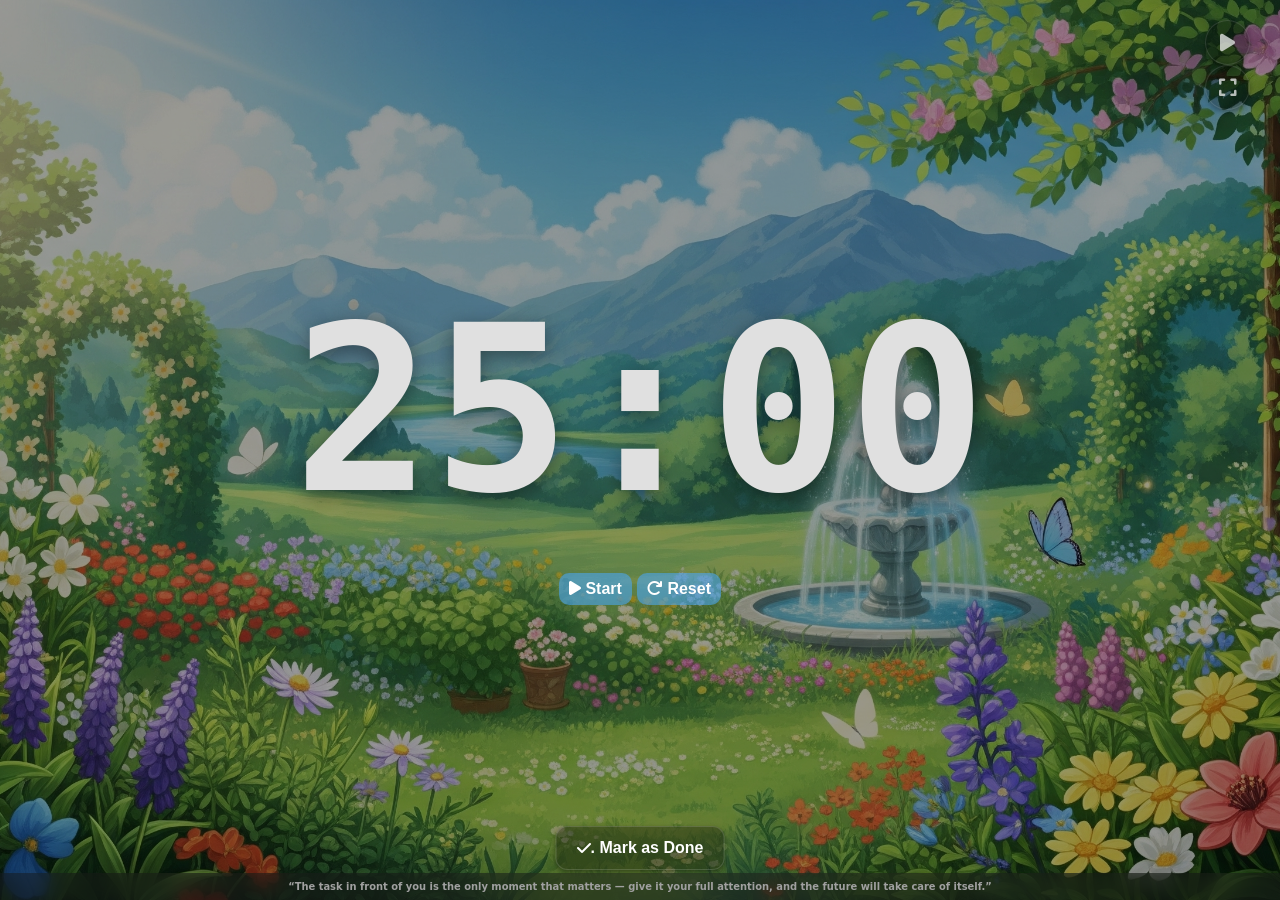
==== focus.html @ ffb21915 "Add files via upload" ====
<!DOCTYPE html>
<html lang="en">
<head>
    <meta charset="UTF-8">
    <meta name="viewport" content="width=device-width, initial-scale=1.0">
    <title>Focus Session</title>
    <link rel="stylesheet" href="style.css">
    <link rel="stylesheet" href="https://cdnjs.cloudflare.com/ajax/libs/font-awesome/6.5.2/css/all.min.css">
    
    <script>
        (function() {
            const savedTheme = localStorage.getItem('userBackgroundTheme');
            if (savedTheme) {
                document.documentElement.classList.add(savedTheme);
            }
        })();
    </script>
</head>
<body class="focus-body">
     
    <audio id="background-music" src="calm_music.mp3" loop></audio>
    <div class="focus-controls-top">
        <button id="music-toggle" class="header-btn" title="Play/Pause Music">
            <i class="fas fa-play"></i>
        </button>
        <button id="fullscreen-toggle" class="header-btn" title="Toggle Fullscreen">
            <i class="fas fa-expand"></i>
        </button>
    </div>
  
    <div class="focus-container">
        <div id="pomodoro-timer" class="pomodoro-timer-large">25:00</div>
        <div class="focus-task">
            <h1 id="focus-task-text">Loading Task...</h1>
        </div>
        <div id="pomodoro-controls">
            <button id="pomodoro-start" class="pomodoro-btn"><i class="fas fa-play"></i> Start</button>
            <button id="pomodoro-pause" class="pomodoro-btn hidden"><i class="fas fa-pause"></i> Pause</button>
            <button id="pomodoro-reset" class="pomodoro-btn"><i class="fas fa-redo"></i> Reset</button>
        </div>
    </div>
    <div class="focus-controls-bottom">
        <button id="focus-complete-btn" class="pomodoro-btn">
            <i class="fas fa-check"></i>. Mark as Done 
        </button>
    </div>

    <footer><p>
        <h1>“The task in front of you is the only moment that matters — give it your full attention, and the future will take care of itself.”</h1>
    </p></footer>
    <script src="focus.js"></script>
</body>
</html>
---- style.css ----
/* --- Add this at the top of your style.css --- */
/* NEW: Background Theme Classes */
html {
    /* Default background (Theme 1) */
    background-image: url('backimg.png'); 
    background-size: cover;
    background-position: center;
    background-attachment: fixed;
    height: 100%;
}
html.theme-bg-1 {
    background-image: url('backimg.png');
}
/* MODIFIED: Swapped image URLs to match the thumbnails */
html.theme-bg-2 {
    background-image: url('nightimg.png');
}
html.theme-bg-3 {
    background-image: url('summerimg.png');
}

/* --- Global Styles & THEME Variables --- */
:root {
    /* Dark Theme (Default) */
    --bg-overlay: rgba(10, 10, 10, 0.4);
    --glass-bg: rgba(25, 25, 25, 0.45);
    --glass-border: rgba(255, 255, 255, 0.15);
    --text-color: #e0e0e0;
    --text-muted: #a0a0a0;
    --input-bg: rgba(0, 0, 0, 0.3);
    --accent-color: #4ba8f494;
    --hover-accent: #959a9f;
    --shadow-color: rgba(0, 0, 0, 0.4);
    --clock-text: #e0e0e0;
    --summary-bg: rgba(50, 50, 50, 0.7);
    --button-text-color: #ffffff; 
}

body.light-mode {
    /* Light Theme */
    --bg-overlay: rgba(255, 255, 255, 0.05);
    --glass-bg: rgba(245, 245, 245, 0.6);
    --glass-border: rgba(0, 0, 0, 0.15);
    --text-color: #333333;
    --text-muted: #555555;
    --input-bg: rgba(255, 255, 255, 0.6);
    --accent-color: #0d8affab;
    --hover-accent: #5b5e61;
    --shadow-color: rgba(0, 0, 0, 0.1);
    --clock-text: #444444;
    --summary-bg: rgba(200, 200, 200, 0.8);
    --button-text-color: #ffffff;
}

body {
    font-family: 'Segoe UI', system-ui, sans-serif;
    margin: 0;
    min-height: 100vh;
}

/* --- Navigation Bar --- */
.top-navbar {
    position: fixed;
    top: 0;
    left: 0;
    right: 0;
    z-index: 1000;
    display: flex;
    justify-content: space-between;
    align-items: center;
    padding: 10px 2rem;
    height: 60px;
    box-sizing: content-box;
    background: var(--glass-bg);
    backdrop-filter: blur(12px);
    -webkit-backdrop-filter: blur(12px);
    border-bottom: 1px solid var(--glass-border);
    transition: background 0.3s ease, border 0.3s ease;
}

.minimal-clock {
    font-size: 2rem;
    font-weight: 500;
    color: var(--clock-text);
    text-shadow: 0 1px 4px var(--shadow-color);
    font-family: 'Roboto Mono', 'Consolas', monospace;
    letter-spacing: 2px;
}
.minimal-clock .separator {
    animation: blink 1s step-end infinite;
}
@keyframes blink {
    50% { opacity: 0; }
}

.app-container {
    width: 100%;
    min-height: 100vh;
    display: flex;
    justify-content: center;
    padding: 1.5rem;
    padding-bottom: 5rem;
    box-sizing: border-box;
}

.content-container {
    width: 100%;
    max-width: 1200px;
    margin-top: 80px;
    background: var(--glass-bg);
    border: 1px solid var(--glass-border);
    border-radius: 16px;
    backdrop-filter: blur(12px);
    -webkit-backdrop-filter: blur(12px);
    box-shadow: 0 8px 32px 0 var(--shadow-color);
    padding: 1.5rem 2rem;
    box-sizing: border-box;
    display: flex;
    flex-direction: column;
    animation: fadeIn 1s ease;
    transition: background 0.3s ease, border 0.3s ease;
}
@keyframes fadeIn { from { opacity: 0; transform: translateY(20px); } to { opacity: 1; transform: translateY(0); } }

/* --- Header & Controls --- */
.app-header { display: flex; flex-direction: column; align-items: flex-start; gap: 5px; width: 100%; padding-bottom: 1rem; border-bottom: 1px solid var(--glass-border); }
.app-header h1 { margin: 0; color: var(--text-color); font-weight: 500; font-size: 1.8rem; }
.app-header h4 { margin: 0; color: var(--text-muted); font-weight: 400; font-size: 1rem; }
.controls .header-btn { margin-left: 15px; }

/* --- All other styles below remain unchanged --- */
.header-btn, .close-btn { background: none; border: none; font-size: 20px; cursor: pointer; color: var(--text-color); opacity: 0.8; transition: opacity 0.2s, color 0.2s; }
.header-btn:hover, .close-btn:hover { opacity: 1; color: var(--accent-color); }
.input-container { display: flex; gap: 10px; margin: 1.5rem 0; }
input, select { width: 100%; padding: 12px; border: 1px solid var(--glass-border); border-radius: 8px; background-color: var(--input-bg); color: var(--text-color); font-size: 16px; transition: border-color 0.3s; }
input:focus, select:focus { border-color: var(--accent-color); outline: none; }
button { padding: 7px 10px; border-radius: 10px; border: none; background-color: var(--accent-color); color: var(--button-text-color); font-weight: bold; cursor: pointer; transition: all 0.2s ease-in-out; font-size: 16px; }
button:hover { background-color: var(--hover-accent); transform: translateY(-2px); box-shadow: 0 4px 8px var(--shadow-color); }
.view-controls { margin-bottom: 1rem; }
.view-btn { background-color: transparent; color: var(--text-color); border: 1px solid var(--glass-border); opacity: 0.7; font-size: 15px; }
.view-btn.active { background-color: var(--accent-color); color: var(--button-text-color); opacity: 1; }
.task-area { flex-grow: 1; overflow-y: auto; padding-right: 10px; }
.task-item { 
    display: flex; 
    align-items: center; 
    padding: 12px 15px; 
    background-color: var(--input-bg); 
    border-radius: 8px; 
    margin-bottom: 10px; 
    animation: slideInUp 0.5s ease; 
    transition: transform 0.2s, box-shadow 0.2s; 
    font-size: 16px;
    color: var(--text-color);
}
.task-checkbox { width: 18px; height: 18px; margin-right: 15px; cursor: pointer; accent-color: var(--accent-color); }
.priority-tag { font-size: 11px; font-weight: bold; padding: 3px 8px; border-radius: 12px; margin-right: 15px; text-transform: uppercase; }
.priority-tag.high { background-color: var(--priority-high); color: rgba(255, 0, 0, 0.551); }
.priority-tag.medium { background-color: var(--priority-medium); color: rgba(255, 255, 0, 0.526); }
.priority-tag.low { background-color: var(--priority-low); color: rgba(0, 128, 0, 0.995); }
.task-item-content { flex-grow: 1; }
.task-item-content.completed p { text-decoration: line-through; opacity: 0.6; }
.kanban-board { display: grid; grid-template-columns: repeat(3, 1fr); gap: 20px; }
.kanban-column { padding: 15px; border-radius: 8px; background: rgba(45, 46, 47, 0.527); }
.kanban-column h3 { margin-top: 0; border-bottom: 1px solid var(--glass-border); padding-bottom: 10px; color: var(--text-color); font-weight: 500; }
.modal-overlay { position: fixed; top: 0; left: 0; width: 100%; height: 100%; background-color: rgba(0, 0, 0, 0.273); display: flex; justify-content: center; align-items: center; z-index: 1001; opacity: 0; visibility: hidden; transition: opacity 0.3s, visibility 0.3s; }
.modal-overlay:not(.hidden) { opacity: 1; visibility: visible; }
.modal-content { background: var(--summary-bg); border: 1px solid var(--glass-border); backdrop-filter: blur(15px); padding: 20px; border-radius: 12px; width: 90%; max-width: 400px; transform: scale(0.9); transition: transform 0.3s; color: var(--text-color); }
.modal-overlay:not(.hidden) .modal-content { transform: scale(1); }
.close-btn { position: absolute; top: 15px; right: 20px; }
.hidden { display: none !important; }
.gamification-stats { text-align: center; padding-top: 1rem; opacity: 0.8; color: var(--text-muted); }
.gamification-stats strong { color: var(--text-color); }
.summary-list { list-style: none; padding: 0; }
.summary-list li { padding: 8px 0; border-bottom: 1px solid var(--glass-border); }
.summary-list li:last-child { border-bottom: none; }

footer {
    text-align: center;
    padding: 0.1rem; /* MODIFIED: Reduced padding */
    font-size: 0.31rem; /* MODIFIED: Added smaller font size */
    color: var(--text-muted);
    width: 100%;
    box-sizing: border-box;
    position: fixed;
    bottom: 0;
    left: 0;
    background: var(--glass-bg);
    backdrop-filter: blur(10px);
    -webkit-backdrop-filter: blur(10px);
}

/* --- Focus Page Styles --- */
.focus-body {
    position: relative;
    display: flex;
    justify-content: center;
    align-items: center;
    text-align: center;
    color: var(--text-color);
}
.focus-body::before {
    content: '';
    position: absolute;
    top: 0;
    left: 0;
    width: 100%;
    height: 100%;
    background-color: rgba(0, 0, 0, 0.4);
    z-index: -1;
}
.focus-container {
    display: flex;
    flex-direction: column;
    justify-content: center;
    align-items: center;
}
.pomodoro-timer-large {
    font-size: 18vw;
    font-weight: bold;
    font-family: 'Roboto Mono', 'Consolas', monospace;
    line-height: 1;
    margin-bottom: 1rem;
    text-shadow: 0 5px 20px var(--shadow-color);
}
.focus-task {
    margin-bottom: 2rem;
}
.focus-task h1 {
    color: #e5e8e8;
    font-size: 4rem;
    font-weight: 650;
    margin: 0;
    opacity: 0.8;
}
.focus-controls-top {
    position: absolute;
    top: 20px;
    right: 30px;
}
.focus-controls-bottom {
    position: absolute;
    bottom: 30px;
    left: 50%;
    transform: translateX(-50%);
}
.focus-controls-top .header-btn,
.focus-controls-bottom .pomodoro-btn {
    background-color: var(--input-bg);
    border: 1px solid var(--glass-border);
    border-radius: 50%;
    width: 45px;
    height: 45px;
    display: flex;
    align-items: center;
    justify-content: center;
    box-shadow: 0 2px 5px var(--shadow-color);
}
.focus-controls-bottom .pomodoro-btn {
    border-radius: 12px;
    width: auto;
    height: auto;
    padding: 12px 20px;
}
.bg-options {
    display: flex;
    justify-content: space-around;
    gap: 15px;
    margin-top: 20px;
}
.bg-option {
    cursor: pointer;
    border: 2px solid transparent;
    border-radius: 10px;
    overflow: hidden;
    text-align: center;
    transition: transform 0.2s, border-color 0.2s;
}
.bg-option:hover {
    transform: scale(1.05);
    border-color: var(--accent-color);
}
.bg-option img {
    width: 100px;
    height: 60px;
    object-fit: cover;
    display: block;
}
.bg-option span {
    font-size: 0.9rem;
    padding: 5px;
    display: block;
    background-color: rgba(0,0,0,0.3);
}

.task-meta {
    font-size: 0.8rem;
    color: var(--text-muted);
    margin-top: 5px;
    opacity: 0.8;
}
.task-duration i {
    margin-right: 5px;
}
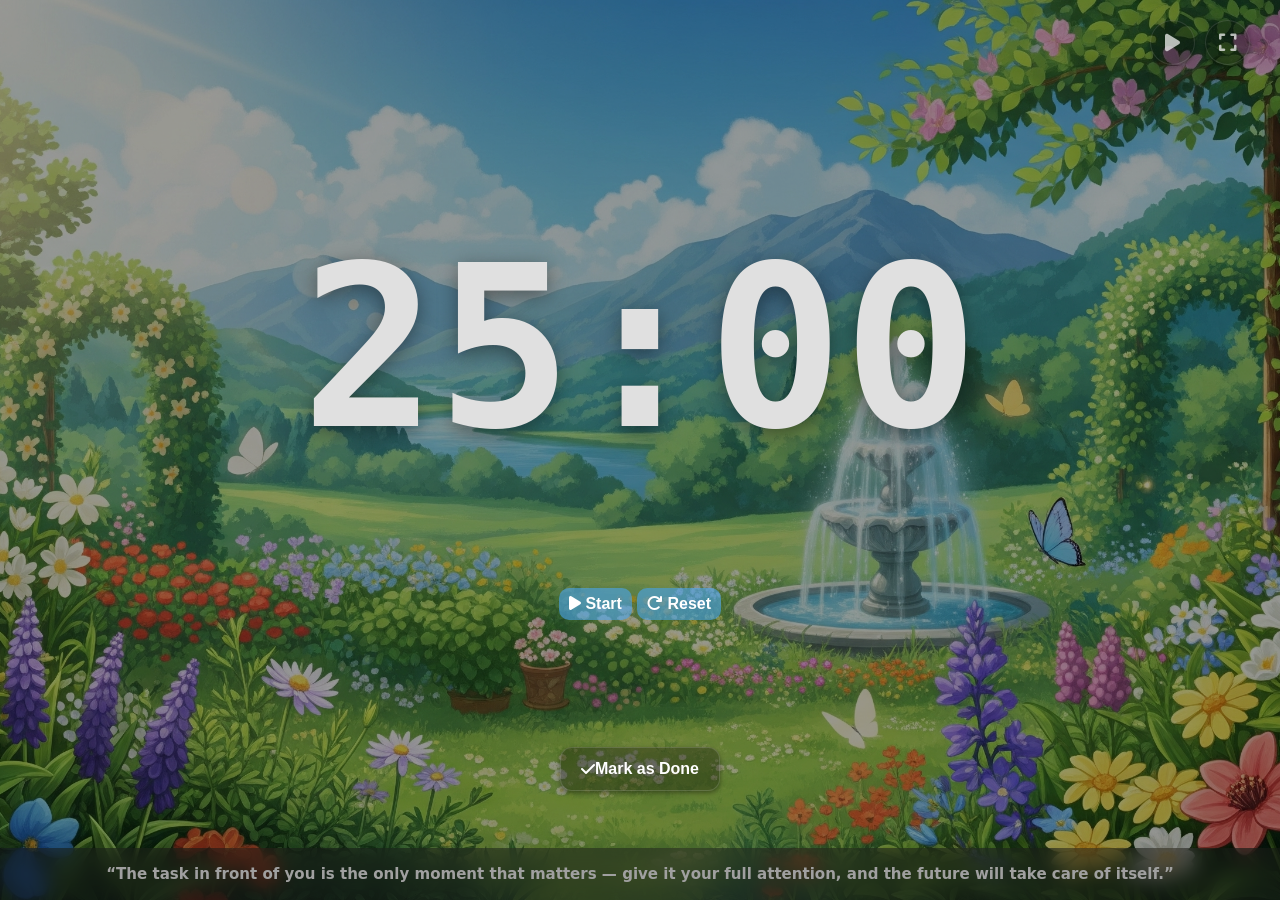
==== commit e5e07344: "Update focus.html" ====
--- a/focus.html
+++ b/focus.html
@@ -17,8 +17,9 @@
     </script>
 </head>
 <body class="focus-body">
-     
+
     <audio id="background-music" src="calm_music.mp3" loop></audio>
+
     <div class="focus-controls-top">
         <button id="music-toggle" class="header-btn" title="Play/Pause Music">
             <i class="fas fa-play"></i>
@@ -27,21 +28,22 @@
             <i class="fas fa-expand"></i>
         </button>
     </div>
-  
+
     <div class="focus-container">
-        <div id="pomodoro-timer" class="pomodoro-timer-large">25:00</div>
         <div class="focus-task">
             <h1 id="focus-task-text">Loading Task...</h1>
         </div>
+        
+        <div id="pomodoro-timer" class="pomodoro-timer-large">25:00</div>
+        
         <div id="pomodoro-controls">
             <button id="pomodoro-start" class="pomodoro-btn"><i class="fas fa-play"></i> Start</button>
             <button id="pomodoro-pause" class="pomodoro-btn hidden"><i class="fas fa-pause"></i> Pause</button>
             <button id="pomodoro-reset" class="pomodoro-btn"><i class="fas fa-redo"></i> Reset</button>
         </div>
-    </div>
-    <div class="focus-controls-bottom">
+
         <button id="focus-complete-btn" class="pomodoro-btn">
-            <i class="fas fa-check"></i>. Mark as Done 
+            <i class="fas fa-check"></i> Mark as Done
         </button>
     </div>
 
@@ -50,4 +52,4 @@
     </p></footer>
     <script src="focus.js"></script>
 </body>
-</html>+</html>
--- a/style.css
+++ b/style.css
@@ -176,8 +176,8 @@
 
 footer {
     text-align: center;
-    padding: 0.1rem; /* MODIFIED: Reduced padding */
-    font-size: 0.31rem; /* MODIFIED: Added smaller font size */
+    padding: 0.45rem; /* MODIFIED: Reduced padding */
+    font-size: 0.47rem; /* MODIFIED: Added smaller font size */
     color: var(--text-muted);
     width: 100%;
     box-sizing: border-box;
@@ -198,6 +198,7 @@
     text-align: center;
     color: var(--text-color);
 }
+
 .focus-body::before {
     content: '';
     position: absolute;
@@ -208,43 +209,55 @@
     background-color: rgba(0, 0, 0, 0.4);
     z-index: -1;
 }
+
+/* MODIFIED: This container now controls the main vertical layout */
 .focus-container {
     display: flex;
     flex-direction: column;
-    justify-content: center;
+    justify-content: space-around; /* This spaces the elements evenly */
     align-items: center;
-}
+    height: 90vh; /* Use most of the screen height */
+    width: 100%;
+}
+
+/* MODIFIED: Changed to vh for better vertical scaling */
 .pomodoro-timer-large {
-    font-size: 18vw;
+    font-size: 25vh; 
     font-weight: bold;
     font-family: 'Roboto Mono', 'Consolas', monospace;
     line-height: 1;
-    margin-bottom: 1rem;
     text-shadow: 0 5px 20px var(--shadow-color);
 }
-.focus-task {
-    margin-bottom: 2rem;
-}
+
 .focus-task h1 {
-    color: #e5e8e8;
-    font-size: 4rem;
-    font-weight: 650;
+    font-size: 4.8rem;
+    font-weight: 600;
     margin: 0;
     opacity: 0.8;
-}
+    text-shadow: 0 3px 10px var(--shadow-color);
+    color: var(--text-color);
+    word-wrap: break-word;
+    max-width: 90vw; /* Ensure it doesn't overflow on small screens */
+    line-height: 1.1; /* Slightly tighter line height for better readability */
+    text-align: center; /* Center align for better aesthetics */
+    padding: 0 10px; /* Add some horizontal padding */
+    box-sizing: border-box;
+    transition: font-size 0.3s ease;
+    
+}
+
 .focus-controls-top {
     position: absolute;
     top: 20px;
     right: 30px;
-}
-.focus-controls-bottom {
-    position: absolute;
-    bottom: 30px;
-    left: 50%;
-    transform: translateX(-50%);
-}
+    display: flex;
+    gap: 10px;
+}
+
+/* REMOVED: .focus-controls-bottom is no longer needed */
+
 .focus-controls-top .header-btn,
-.focus-controls-bottom .pomodoro-btn {
+#focus-complete-btn.pomodoro-btn {
     background-color: var(--input-bg);
     border: 1px solid var(--glass-border);
     border-radius: 50%;
@@ -255,7 +268,8 @@
     justify-content: center;
     box-shadow: 0 2px 5px var(--shadow-color);
 }
-.focus-controls-bottom .pomodoro-btn {
+
+#focus-complete-btn.pomodoro-btn {
     border-radius: 12px;
     width: auto;
     height: auto;
@@ -300,4 +314,63 @@
 }
 .task-duration i {
     margin-right: 5px;
-}+}
+
+/* --- Add this at the end of your style.css file --- */
+
+/* Styles for tablets and mobile phones */
+@media (max-width: 768px) {
+    
+    /* Makes the main content area use more of the screen */
+    .content-container {
+        margin-top: 70px;
+        padding: 1rem;
+    }
+
+    /* Stacks the input fields vertically */
+    .input-container {
+        flex-direction: column;
+    }
+
+    /* Stacks the Kanban columns vertically */
+    .kanban-board {
+        grid-template-columns: 1fr;
+    }
+
+    /* Reduces the font size of the header for more space */
+    .app-header h1 {
+        font-size: 1.5rem;
+    }
+}
+
+
+/* --- Add this at the end of your style.css file --- */
+
+/* FIX for Navbar on Mobile Devices */
+@media (max-width: 480px) {
+    .top-navbar {
+        /* Allow items to wrap and stack */
+        flex-wrap: wrap;
+        height: auto; /* Allow navbar height to grow */
+        padding: 10px 1rem;
+    }
+
+    .minimal-clock {
+        /* Make the clock take the full width on its line */
+        width: 100%;
+        text-align: center;
+        font-size: 1.8rem; /* Make clock slightly smaller */
+        margin-bottom: 8px;
+    }
+
+    .controls {
+        /* Make the controls take the full width and center the buttons */
+        width: 100%;
+        justify-content: space-around;
+        margin-left: 0; /* Reset margin */
+    }
+
+    .controls .header-btn {
+        margin: 0; /* Reset individual button margins */
+    }
+}
